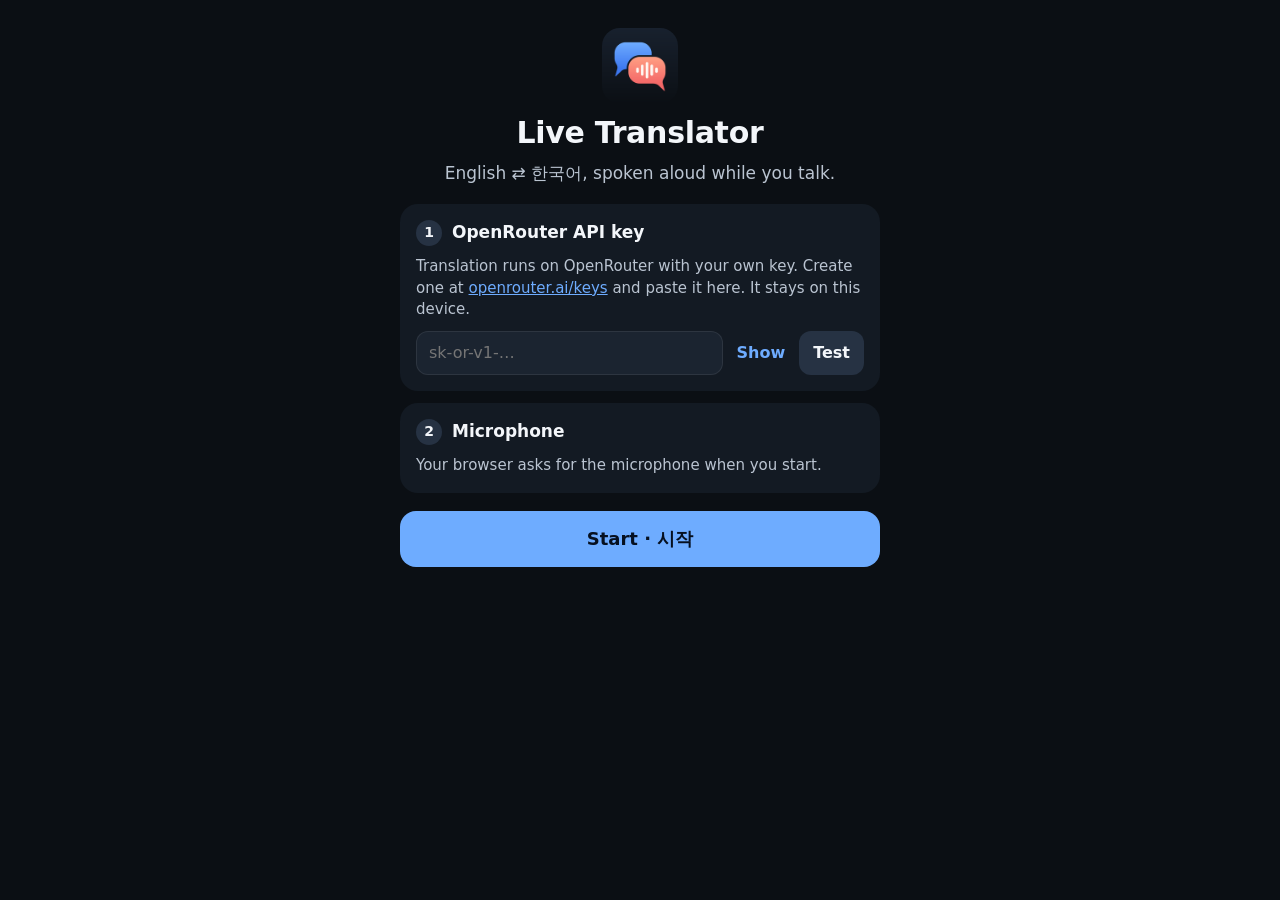
==== live-translator/index.html @ b90fcb0c "Live Translator web version (cloud mode, personal use) Built from Acheyy/live-translator. No API key" ====
<!doctype html>
<html lang="en">
  <head>
    <meta charset="UTF-8" />
    <meta name="viewport" content="width=device-width, initial-scale=1, maximum-scale=1, user-scalable=no, viewport-fit=cover" />
    <meta name="color-scheme" content="dark" />
    <!-- #0b0f14 is APP_BACKGROUND (src/config/app.ts): painted before any script runs, like the launch screen. -->
    <meta name="theme-color" content="#0b0f14" />
    <meta name="description" content="Live English ⇄ Korean interpreter for two people talking face to face." />
    <!-- A personal tool: the GitHub Pages copy stays out of search results. -->
    <meta name="robots" content="noindex, nofollow" />
    <!-- Home Screen web app (GitHub Pages build): full screen, content under the status bar (safe areas pad it). -->
    <meta name="mobile-web-app-capable" content="yes" />
    <meta name="apple-mobile-web-app-capable" content="yes" />
    <meta name="apple-mobile-web-app-title" content="Translator" />
    <meta name="apple-mobile-web-app-status-bar-style" content="black-translucent" />
    <link rel="manifest" href="./manifest.webmanifest" />
    <link rel="apple-touch-icon" href="./apple-touch-icon.png" />
    <link rel="icon" type="image/png" sizes="192x192" href="./icon-192.png" />
    <title>Live Translator</title>
    <style>html,body{color:#e8edf3;background:#0b0f14;height:100%;margin:0;overflow:hidden}</style>
    <script type="module" crossorigin src="./assets/index-2HIc2jIc.js"></script>
    <link rel="stylesheet" crossorigin href="./assets/index-BcB6m_Lf.css">
  </head>
  <body>
    <div id="app"></div>
  </body>
</html>
---- live-translator/assets/index-BcB6m_Lf.css ----
:root{--lightningcss-light: ;--lightningcss-dark:initial;color-scheme:dark;--bg:#0b0f14;--surface:#131a23;--surface-2:#1b2430;--surface-3:#263243;--line:#ffffff14;--text:#f3f6fa;--text-2:#bac4d1;--muted:#7b8798;--en:#6eacff;--ko:#ff9f84;--ok:#4fd18b;--warn:#ffc95c;--danger:#ff7b7b;--safe-top:env(safe-area-inset-top,0px);--safe-bottom:env(safe-area-inset-bottom,0px);--bar-h:84px;--font:-apple-system, BlinkMacSystemFont, "Apple SD Gothic Neo", system-ui, "Segoe UI", Roboto, "Noto Sans KR", "Noto Sans CJK KR", "Malgun Gothic", sans-serif;--mono:ui-monospace, "SF Mono", Menlo, Consolas, monospace;-webkit-text-size-adjust:100%;-moz-text-size-adjust:100%;text-size-adjust:100%}*,:before,:after{box-sizing:border-box}html,body{overscroll-behavior:none;background:var(--bg);height:100%;color:var(--text);margin:0;overflow:hidden}body{font:17px/1.4 var(--font);-webkit-font-smoothing:antialiased;-webkit-tap-highlight-color:transparent;-webkit-touch-callout:none;word-break:keep-all;overflow-wrap:break-word;touch-action:manipulation;-webkit-user-select:none;user-select:none}#app{padding-inline:env(safe-area-inset-left,0px) env(safe-area-inset-right,0px);flex-direction:column;display:flex;position:fixed;inset:0}:lang(ko){line-break:strict}h1,h2,h3,p{margin:0}button,input,select,textarea{font:inherit;color:inherit}input,textarea{-webkit-user-select:text;user-select:text}button{cursor:pointer}button:disabled{cursor:default}a{color:var(--en)}[hidden]{display:none!important}:focus-visible{outline:2px solid var(--en);outline-offset:2px}.icon{fill:none;stroke:currentColor;stroke-width:2px;stroke-linecap:round;stroke-linejoin:round;flex:none;width:24px;height:24px}.visually-hidden{clip-path:inset(50%);white-space:nowrap;width:1px;height:1px;position:absolute;overflow:hidden}.boot-error{padding:calc(var(--safe-top) + 24px) 24px 24px;color:var(--danger)}.button{background:var(--surface-3);border:0;border-radius:12px;justify-content:center;align-items:center;gap:8px;min-height:44px;padding:0 16px;font-size:16px;font-weight:600;display:inline-flex}.button:disabled{opacity:.45}.button--small{padding:0 14px}.button--primary{background:var(--en);color:#061020}.button--large{border-radius:16px;width:100%;min-height:56px;font-size:18px}.button .icon{width:20px;height:20px}.text-button{min-height:44px;color:var(--en);background:0 0;border:0;padding:0 8px;font-size:16px;font-weight:600}.text-button--strong{font-weight:700}.round-button{background:var(--surface-3);border:0;border-radius:50%;flex:none;place-items:center;width:44px;height:44px;display:grid}.round-button--accent{background:var(--en);color:#061020}@keyframes fade-in{0%{opacity:0}}@keyframes fade-out{to{opacity:0}}@keyframes breathe{50%{opacity:.35}}@media (prefers-reduced-motion:reduce){*,:before,:after{transition-duration:1ms!important;animation-duration:1ms!important;animation-iteration-count:1!important}}.face{flex:1;grid-template-rows:minmax(0,1fr) auto minmax(0,1fr);grid-template-columns:minmax(0,1fr);min-height:0;display:grid}.half{background:linear-gradient(to top, var(--tint), transparent 70%);flex-direction:column;min-height:0;display:flex}.half--ko{--tint:#6eacff12;--other:var(--en);padding-bottom:var(--safe-top);transform:rotate(180deg)}.half--en{--tint:#ff9f840f;--other:var(--ko);padding-bottom:var(--safe-bottom)}.half__head{justify-content:space-between;align-items:center;gap:12px;padding:10px 20px 4px;display:flex}.half__lang{letter-spacing:.06em;color:var(--muted);font-size:13px;font-weight:700}.scroll-list{overscroll-behavior:contain;scrollbar-width:none;flex:1;min-height:0;padding:6px 20px 14px;overflow-y:auto;-webkit-mask-image:linear-gradient(#0000,#000 40px);mask-image:linear-gradient(#0000,#000 40px)}.scroll-list::-webkit-scrollbar{display:none}.scroll-list__items{flex-direction:column;justify-content:flex-end;gap:16px;min-height:100%;display:flex}.empty{padding:0 0 10px}.empty__title{color:var(--text-2);font-size:28px;font-weight:700;line-height:1.2}.empty__hint{max-width:34ch;color:var(--muted);margin-top:8px;font-size:16px;line-height:1.45}.msg{flex-direction:column;gap:4px;display:flex}.msg[data-replayable]{cursor:pointer}.msg[data-replayable]:active,.bubble[data-replayable]:active{opacity:.6}.msg__label{color:var(--muted);font-size:13px;font-weight:600}.msg__text{overflow-wrap:anywhere;transition:color .25s}.msg[data-role=listener],.msg[data-role=pending]{border-left:3px solid color-mix(in srgb, var(--other) 55%, transparent);padding-left:14px}.msg[data-role=listener] .msg__text,.msg[data-role=pending] .msg__text{letter-spacing:-.01em;color:var(--text);font-size:clamp(26px,7.8vw,34px);font-weight:600;line-height:1.22}.msg[data-role=pending]{border-left-color:var(--surface-3)}.msg[data-role=speaker]{text-align:right;align-items:flex-end;padding-left:15%}.msg[data-role=speaker] .msg__text{color:var(--text-2);font-size:18px;line-height:1.35}.msg[data-role=speaker] .msg__text[data-translation]{color:var(--muted);font-size:16px}.msg .msg__text[data-partial]{color:var(--muted)}.msg[data-playing]{border-left-color:var(--other)}.msg__note{color:var(--danger);opacity:.85;font-size:14px}[data-waiting]:after{content:"• • •";letter-spacing:.08em;color:var(--muted);animation:1.2s ease-in-out infinite breathe}.msg[data-role=speaker] [data-waiting]:after{font-size:16px}.status{background:var(--surface);min-height:30px;color:var(--text-2);border-radius:999px;align-items:center;gap:8px;padding:4px 12px 4px 11px;font-size:15px;font-weight:600;display:inline-flex}.status__dot{background:var(--muted);border-radius:50%;flex:none;width:9px;height:9px}.status[data-status=listening] .status__dot{background:var(--ok);animation:2.4s ease-in-out infinite breathe}.status[data-status=capturing] .status__dot{background:var(--ok);box-shadow:0 0 0 4px #4fd18b40}.status[data-status=translating] .status__dot,.status[data-status=starting] .status__dot{background:var(--warn);animation:1s ease-in-out infinite breathe}.status[data-status=speaking] .status__dot{background:var(--en)}.status[data-status=error],.status[data-status=interrupted]{color:var(--danger)}.status[data-status=error] .status__dot,.status[data-status=interrupted] .status__dot{background:var(--danger)}.status__gated{width:18px;height:18px;color:var(--warn);display:none}.status[data-gated] .status__gated{display:block}.status[data-gated] .status__dot{display:none}.chat{min-height:0;padding-top:var(--safe-top);flex:1;grid-template-rows:auto minmax(0,1fr) auto;grid-template-columns:minmax(0,1fr);display:grid}.chat__head{flex-wrap:wrap;justify-content:center;gap:8px;padding:10px 16px 4px;display:flex}.chat .scroll-list{padding-inline:14px}.chat .empty{text-align:center;align-self:center}.bubble{background:var(--surface);border-radius:22px;flex-direction:column;gap:4px;max-width:86%;padding:10px 15px 12px;display:flex}.bubble[data-replayable]{cursor:pointer}.bubble[data-from=en]{background:color-mix(in srgb, var(--en) 17%, var(--surface));border-bottom-right-radius:7px;align-self:flex-end}.bubble[data-from=ko]{background:color-mix(in srgb, var(--ko) 14%, var(--surface));border-bottom-left-radius:7px;align-self:flex-start}.bubble[data-from=unknown]{align-self:center}.bubble__source{color:var(--text-2);font-size:16px;line-height:1.35}.bubble__translation{font-size:23px;font-weight:600;line-height:1.28;transition:color .25s}.bubble [data-partial]{color:var(--muted)}.bubble[data-playing]{box-shadow:0 0 0 2px color-mix(in srgb, var(--text) 35%, transparent)}.bubble__note{color:var(--danger);font-size:14px}.bar{z-index:30;min-height:var(--bar-h);justify-content:center;align-items:center;padding:6px 10px;display:flex;position:relative}[data-layout=chat] .bar{padding:12px 10px calc(var(--safe-bottom) + 14px);border-top:1px solid var(--line);background:var(--bg)}.bar__row{justify-content:center;align-items:center;gap:6px;width:100%;max-width:440px;display:flex}.bar[data-composing] .bar__row{visibility:hidden}.tool{min-width:58px;min-height:56px;color:var(--text-2);background:0 0;border:0;border-radius:16px;flex-direction:column;flex:none;justify-content:center;align-items:center;gap:3px;padding:6px 6px 5px;display:flex;position:relative}.tool--output{flex:0 auto}.tool[data-auto]:after{content:"AUTO";background:var(--surface-3);letter-spacing:.04em;color:var(--text-2);border-radius:6px;padding:1px 4px;font-size:8.5px;font-weight:800;position:absolute;top:2px;right:2px}.tool:active:not(:disabled){background:var(--surface-2)}.tool:disabled{opacity:.6}.tool__caption{white-space:nowrap;text-overflow:ellipsis;max-width:100%;font-size:11.5px;font-weight:600;line-height:1.1;overflow:hidden}.mic-wrap{--level:0;isolation:isolate;flex:none;width:76px;height:76px;margin-inline:6px;position:relative}.mic{background:var(--text);width:100%;height:100%;color:var(--bg);border:0;border-radius:50%;place-items:center;transition:background .2s,color .2s;display:grid;position:relative;box-shadow:0 6px 24px #00000073}.mic:active{transform:scale(.96)}.mic__icon{stroke-width:2.2px;grid-area:1/1;width:32px;height:32px}.mic__icon--stop,.mic__icon--gated{display:none}.mic:is([data-state=starting],[data-state=listening],[data-state=capturing],[data-state=speaking]){background:var(--surface-3);color:var(--text)}.mic:is([data-state=starting],[data-state=listening],[data-state=capturing],[data-state=speaking]) .mic__icon--start{display:none}.mic:is([data-state=starting],[data-state=listening],[data-state=capturing],[data-state=speaking]) .mic__icon--stop{display:block}.mic[data-gated] .mic__icon{display:none}.mic[data-gated] .mic__icon--gated{color:var(--warn);display:block}.mic__ring{z-index:-1;background:var(--ok);opacity:0;transform:scale(calc(.95 + var(--level) * .25));pointer-events:none;border-radius:50%;transition:transform .12s linear,opacity .3s;position:absolute;inset:-5px}.mic:is([data-state=listening],[data-state=capturing])+.mic__ring{opacity:calc(.12 + var(--level) * .38)}.mic[data-state=starting]+.mic__ring{opacity:.25;background:var(--warn);animation:1s ease-in-out infinite breathe}.mic[data-state=speaking]+.mic__ring{opacity:.3;background:var(--en)}.mic[data-gated]+.mic__ring{background:var(--warn)}.mic:is([data-state=error],[data-state=interrupted]){box-shadow:0 0 0 3px var(--danger), 0 6px 24px #00000073}@media (prefers-reduced-motion:reduce){.mic__ring{transform:none}}@media (max-width:400px){.bar,[data-layout=chat] .bar{padding-inline:6px}.bar__row{gap:2px}.tool{min-width:48px;padding-inline:3px}.mic-wrap{margin-inline:2px}}.compose{align-items:center;gap:8px;padding:0 12px;display:none;position:absolute;inset:0}.bar[data-composing] .compose{display:flex}.compose__input{border:1px solid var(--line);background:var(--surface-2);border-radius:24px;outline:none;flex:1;min-width:0;height:48px;padding:0 18px;font-size:17px}.compose__input:focus{border-color:color-mix(in srgb, var(--en) 60%, transparent)}.toast{z-index:40;background:var(--surface-3);text-align:center;pointer-events:none;border-radius:14px;width:max-content;max-width:calc(100% - 32px);padding:10px 16px;font-size:15px;line-height:1.35;animation:.2s fade-in;position:absolute;top:calc(100% + 8px);left:50%;transform:translate(-50%);box-shadow:0 8px 30px #00000080}[data-layout=chat] .toast{top:auto;bottom:calc(100% + 8px)}.toast[data-tone=error]{color:#ffd7d7;background:#3b1f25}.sheet{z-index:60;position:absolute;inset:0}.sheet__backdrop{background:#0000008c;animation:.24s fade-in;position:absolute;inset:0}.sheet__panel{inset:calc(var(--safe-top) + 10px) 0 0;background:#0f151d;border-radius:22px 22px 0 0;flex-direction:column;animation:.3s cubic-bezier(.2,.8,.2,1) sheet-in;display:flex;position:absolute;box-shadow:0 -12px 40px #00000080}.sheet[data-closing] .sheet__backdrop{animation:.24s forwards fade-out}.sheet[data-closing] .sheet__panel{animation:.24s ease-in forwards sheet-out}@keyframes sheet-in{0%{transform:translateY(100%)}}@keyframes sheet-out{to{transform:translateY(100%)}}.sheet__head{border-bottom:1px solid var(--line);justify-content:space-between;align-items:center;padding:10px 12px 8px 20px;display:flex}.sheet__title{font-size:20px;font-weight:700}.sheet__body{overscroll-behavior:contain;min-height:0;padding:0 16px calc(var(--safe-bottom) + 28px);flex:1;overflow-y:auto}.group{margin-top:24px}.group__title{letter-spacing:.06em;text-transform:uppercase;color:var(--muted);margin:0 6px 8px;font-size:13px;font-weight:700}.group__body{background:var(--surface);border-radius:16px;padding:2px 14px}.group__body>*+*{border-top:1px solid var(--line)}.group__body>.group__note{border-top:0;padding-top:0}.group__note{color:var(--muted);padding:8px 0 10px;font-size:14px;line-height:1.45}.row{justify-content:space-between;align-items:center;gap:12px;min-height:54px;padding:8px 0;display:flex}.row--stacked{flex-direction:column;align-items:stretch;gap:8px;padding:12px 0}.row__label{flex-direction:column;flex:1;gap:2px;min-width:0;font-size:16px;display:flex}.row__hint{color:var(--muted);font-size:13px;line-height:1.35}.switch{background:var(--surface-3);appearance:none;cursor:pointer;border-radius:999px;flex:none;width:51px;height:31px;margin:0;transition:background .2s;position:relative}.switch:before{content:"";background:#fff;border-radius:50%;width:27px;height:27px;transition:transform .2s;position:absolute;top:2px;left:2px;box-shadow:0 2px 4px #0000004d}.switch:checked{background:var(--ok)}.switch:checked:before{transform:translate(20px)}.switch:disabled{opacity:.4;cursor:default}.segmented{background:var(--surface-2);border-radius:12px;gap:2px;padding:3px;display:flex}.segmented__option{flex:1;position:relative}.segmented__option input{opacity:0;cursor:pointer;margin:0;position:absolute;inset:0}.segmented__option span{text-align:center;min-height:40px;color:var(--text-2);white-space:nowrap;border-radius:9px;justify-content:center;align-items:center;padding:0 10px;font-size:15px;font-weight:600;display:flex}.segmented__option input:checked+span{color:var(--text);background:#34435a;box-shadow:0 1px 4px #00000059}.segmented__option input:disabled+span{opacity:.35}.segmented__option input:focus-visible+span{outline:2px solid var(--en)}.select{border:1px solid var(--line);background:var(--surface-2) url("data:image/svg+xml,%3Csvg xmlns=\"http://www.w3.org/2000/svg\" viewBox=\"0 0 24 24\" fill=\"none\" stroke=\"%237b8798\" stroke-width=\"2.5\" stroke-linecap=\"round\" stroke-linejoin=\"round\"%3E%3Cpath d=\"M6 9l6 6 6-6\"/%3E%3C/svg%3E") no-repeat right 12px center / 16px;appearance:none;border-radius:12px;width:100%;min-height:44px;padding:0 36px 0 12px;font-size:16px}.select:disabled{opacity:.5}.slider{align-items:center;gap:12px;display:flex}.slider__input{height:44px;accent-color:var(--en);flex:1;margin:0}.slider__value{font-variant-numeric:tabular-nums;text-align:right;min-width:64px;color:var(--text-2);font-size:15px}.text-input{border:1px solid var(--line);background:var(--surface-2);border-radius:12px;outline:none;flex:1;min-width:0;min-height:44px;padding:0 12px;font-size:16px}.text-input:focus{border-color:color-mix(in srgb, var(--en) 60%, transparent)}.key-field__row{align-items:center;gap:6px;display:flex}.key-result{color:var(--muted);overflow-wrap:anywhere;margin-top:8px;font-size:14px;line-height:1.4}.key-result:empty{display:none}.key-result[data-tone=ok]{color:var(--ok)}.key-result[data-tone=error]{color:var(--danger)}.assets{margin:0;padding:6px 0;list-style:none}.assets__item{justify-content:space-between;align-items:center;gap:12px;padding:7px 0;font-size:15px;display:flex}.badge{background:var(--surface-3);color:var(--text-2);border-radius:999px;flex:none;padding:3px 9px;font-size:12px;font-weight:700}.badge[data-status=installed]{color:var(--ok);background:#4fd18b26}.badge[data-status=downloading]{color:var(--warn)}.badge[data-status=unsupported],.badge[data-status=unknown]{color:var(--muted)}.offline .button{width:100%;margin:6px 0 10px}.progress{background:var(--surface-3);border-radius:3px;height:6px;margin-bottom:10px;overflow:hidden}.progress__fill{background:var(--en);height:100%;transform:scaleX(var(--fraction,0));transform-origin:0;transition:transform .3s}.progress[data-indeterminate] .progress__fill{width:35%;animation:1.3s ease-in-out infinite indeterminate;transform:none}@keyframes indeterminate{0%{margin-left:-35%}to{margin-left:100%}}.tips{color:var(--text-2);margin:0;padding:10px 0 10px 18px;font-size:15px;line-height:1.45}.tips li+li{margin-top:8px}.diag{flex-direction:column;gap:14px;padding:12px 0;display:flex}.diag__block h3,.diag__block summary{color:var(--text-2);margin-bottom:6px;font-size:14px;font-weight:600}.diag__block summary{cursor:pointer;min-height:32px}.code{max-height:260px;font:11.5px/1.45 var(--mono);color:#c9d4e1;white-space:pre-wrap;word-break:break-all;-webkit-user-select:text;user-select:text;background:#080b10;border-radius:10px;margin:0;padding:10px;overflow:auto}.diag-utterances{flex-direction:column;gap:6px;margin:0;padding:0;list-style:none;display:flex}.diag-utterance{background:var(--surface-2);border-radius:10px;padding:8px 10px;font-size:13px}.diag-utterance__head{color:var(--text-2);justify-content:space-between;gap:8px;display:flex}.diag-utterance__ms{font-family:var(--mono);font-variant-numeric:tabular-nums;color:var(--text);white-space:nowrap}.diag-utterance__text{color:var(--muted);text-overflow:ellipsis;white-space:nowrap;margin-top:2px;overflow:hidden}.diag>.button{align-self:flex-start}.start-overlay{z-index:20;grid-template-rows:1fr var(--bar-h) 1fr;-webkit-backdrop-filter:blur(6px);backdrop-filter:blur(6px);cursor:pointer;background:#0b0f14bd;animation:.3s fade-in;display:grid;position:absolute;inset:0}.start-overlay__half{place-items:center;padding:24px;display:grid}.start-overlay__half--ko{grid-row:1;transform:rotate(180deg)}.start-overlay__half--en{grid-row:3}.start-overlay__text{border:1px solid var(--line);background:var(--surface-2);border-radius:999px;padding:16px 30px;font-size:28px;font-weight:700;box-shadow:0 10px 40px #00000073}[data-layout=chat] .start-overlay{grid-template-rows:auto auto;align-content:center;gap:12px}[data-layout=chat] .start-overlay__half{grid-row:auto;padding:0;transform:none}.onboarding{z-index:50;overscroll-behavior:contain;padding:calc(var(--safe-top) + 28px) 18px calc(var(--safe-bottom) + 28px);background:var(--bg);animation:.3s fade-in;position:absolute;inset:0;overflow-y:auto}.onboarding__card{flex-direction:column;gap:18px;max-width:480px;margin:0 auto;display:flex}.onboarding__head{text-align:center;flex-direction:column;align-items:center;gap:8px;display:flex}.onboarding__logo{border-radius:18px;width:76px;height:76px}.onboarding__head h1{letter-spacing:-.01em;font-size:30px;font-weight:800}.onboarding__head p{color:var(--text-2);font-size:17px}.steps{counter-reset:step;flex-direction:column;gap:12px;margin:0;padding:0;list-style:none;display:flex}.step{background:var(--surface);counter-increment:step;border-radius:18px;flex-direction:column;gap:10px;padding:16px;display:flex}.step__title{align-items:center;gap:10px;font-size:17px;font-weight:700;display:flex}.step__title:before{content:counter(step);background:var(--surface-3);border-radius:50%;flex:none;place-items:center;width:26px;height:26px;font-size:14px;display:grid}.step__title small{color:var(--muted);font-size:14px;font-weight:500}.step__text{color:var(--text-2);font-size:15px;line-height:1.45}.step__text[data-tone=ok]{color:var(--ok)}.step__text[data-tone=error]{color:var(--danger)}.step>.button{align-self:flex-start}.onboarding__problem{text-align:center;color:var(--danger);font-size:15px}.onboarding__problem:empty{display:none}
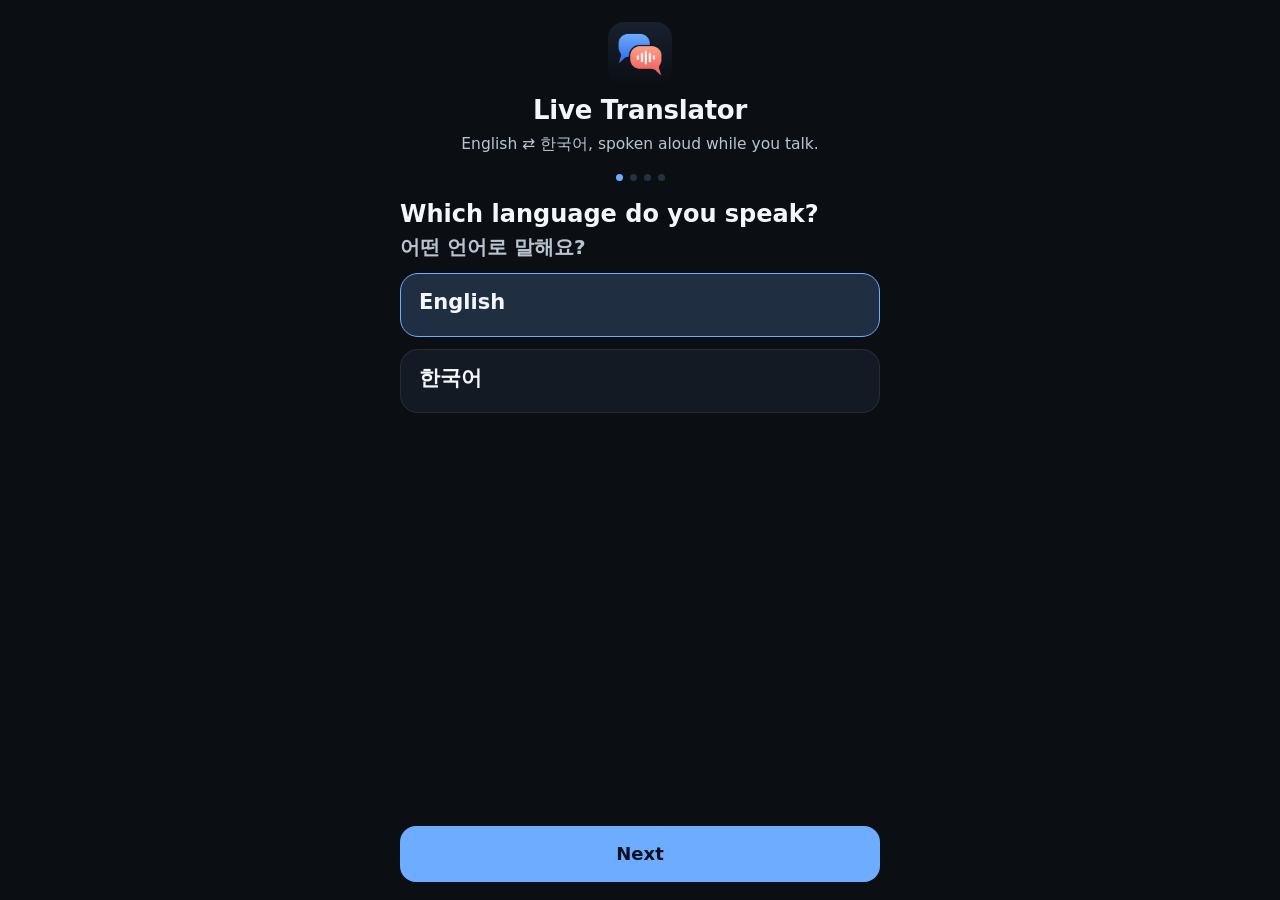
==== commit 61647aa5: "Live Translator web version v2 (shared phone, language buttons) Built from Acheyy/live-translator 38" ====
--- a/live-translator/index.html
+++ b/live-translator/index.html
@@ -19,8 +19,8 @@
     <link rel="icon" type="image/png" sizes="192x192" href="./icon-192.png" />
     <title>Live Translator</title>
     <style>html,body{color:#e8edf3;background:#0b0f14;height:100%;margin:0;overflow:hidden}</style>
-    <script type="module" crossorigin src="./assets/index-2HIc2jIc.js"></script>
-    <link rel="stylesheet" crossorigin href="./assets/index-BcB6m_Lf.css">
+    <script type="module" crossorigin src="./assets/index-DSc5nogy.js"></script>
+    <link rel="stylesheet" crossorigin href="./assets/index-BSKRdGvq.css">
   </head>
   <body>
     <div id="app"></div>
--- a/live-translator/assets/index-BSKRdGvq.css
+++ b/live-translator/assets/index-BSKRdGvq.css
@@ -0,0 +1 @@
+:root{--lightningcss-light: ;--lightningcss-dark:initial;color-scheme:dark;--bg:#0b0f14;--surface:#131a23;--surface-2:#1b2430;--surface-3:#263243;--line:#ffffff14;--text:#f3f6fa;--text-2:#bac4d1;--muted:#7b8798;--en:#6eacff;--ko:#ff9f84;--ok:#4fd18b;--warn:#ffc95c;--danger:#ff7b7b;--safe-top:env(safe-area-inset-top,0px);--safe-bottom:env(safe-area-inset-bottom,0px);--strip-h:68px;--font:-apple-system, BlinkMacSystemFont, "Apple SD Gothic Neo", system-ui, "Segoe UI", Roboto, "Noto Sans KR", "Noto Sans CJK KR", "Malgun Gothic", sans-serif;--mono:ui-monospace, "SF Mono", Menlo, Consolas, monospace;-webkit-text-size-adjust:100%;-moz-text-size-adjust:100%;text-size-adjust:100%}*,:before,:after{box-sizing:border-box}html,body{overscroll-behavior:none;background:var(--bg);height:100%;color:var(--text);margin:0;overflow:hidden}body{font:17px/1.4 var(--font);-webkit-font-smoothing:antialiased;-webkit-tap-highlight-color:transparent;-webkit-touch-callout:none;word-break:keep-all;overflow-wrap:break-word;touch-action:manipulation;-webkit-user-select:none;user-select:none}#app{padding-inline:env(safe-area-inset-left,0px) env(safe-area-inset-right,0px);flex-direction:column;display:flex;position:fixed;inset:0}:lang(ko){line-break:strict}h1,h2,h3,p{margin:0}button,input,select,textarea{font:inherit;color:inherit}input,textarea{-webkit-user-select:text;user-select:text}button{cursor:pointer}button:disabled{cursor:default}a{color:var(--en)}[hidden]{display:none!important}:focus-visible{outline:2px solid var(--en);outline-offset:2px}.icon{fill:none;stroke:currentColor;stroke-width:2px;stroke-linecap:round;stroke-linejoin:round;flex:none;width:24px;height:24px}.visually-hidden{clip-path:inset(50%);white-space:nowrap;width:1px;height:1px;position:absolute;overflow:hidden}.boot-error{padding:calc(var(--safe-top) + 24px) 24px 24px;color:var(--danger)}.button{background:var(--surface-3);border:0;border-radius:12px;justify-content:center;align-items:center;gap:8px;min-height:44px;padding:0 16px;font-size:16px;font-weight:600;display:inline-flex}.button:disabled{opacity:.45}.button--small{padding:0 14px}.button--primary{background:var(--en);color:#061020}.button--danger{color:var(--danger)}.button--large{border-radius:16px;width:100%;min-height:56px;font-size:18px}.button .icon{width:20px;height:20px}.text-button{min-height:44px;color:var(--en);background:0 0;border:0;padding:0 8px;font-size:16px;font-weight:600}.text-button--strong{font-weight:700}.round-button{background:var(--surface-3);border:0;border-radius:50%;flex:none;place-items:center;width:44px;height:44px;display:grid}.round-button--accent{background:var(--en);color:#061020}@keyframes fade-in{0%{opacity:0}}@keyframes fade-out{to{opacity:0}}@keyframes breathe{50%{opacity:.35}}@keyframes spin{to{transform:rotate(360deg)}}@media (prefers-reduced-motion:reduce){*,:before,:after{transition-duration:1ms!important;animation-duration:1ms!important;animation-iteration-count:1!important}}.scroll-list{overscroll-behavior:contain;scrollbar-width:none;flex:1;min-height:0;padding:6px 20px 14px;overflow-y:auto;-webkit-mask-image:linear-gradient(#0000,#000 32px);mask-image:linear-gradient(#0000,#000 32px)}.scroll-list::-webkit-scrollbar{display:none}.scroll-list__items{flex-direction:column;justify-content:flex-end;gap:16px;min-height:100%;display:flex}.empty{padding:0 0 10px}.empty__title{color:var(--text-2);font-size:26px;font-weight:700;line-height:1.2}.empty__hint{max-width:36ch;color:var(--muted);margin-top:8px;font-size:15.5px;line-height:1.45}[data-waiting]:after{content:"• • •";letter-spacing:.08em;color:var(--muted);animation:1.2s ease-in-out infinite breathe}.wrong-lang{border:1px solid color-mix(in srgb, var(--warn) 35%, transparent);background:color-mix(in srgb, var(--warn) 10%, var(--surface));text-align:left;border-radius:16px;flex-direction:column;align-items:flex-start;gap:6px;padding:12px 14px 14px;display:flex}.wrong-lang__text{color:var(--warn);font-size:17px;font-weight:650}.wrong-lang__heard{color:var(--text-2);font-size:16px;line-height:1.35}.wrong-lang .button{background:var(--warn);color:#241a02;margin-top:4px}.status{background:var(--surface);min-height:28px;color:var(--text-2);border-radius:999px;align-items:center;gap:8px;padding:3px 12px 3px 11px;font-size:14px;font-weight:600;display:inline-flex}.status__dot{background:var(--muted);border-radius:50%;flex:none;width:8px;height:8px}.status:is([data-status=ready],[data-status=listening]) .status__dot{background:var(--ok)}.status[data-status=listening] .status__dot{animation:2.4s ease-in-out infinite breathe}.status[data-status=capturing] .status__dot{background:var(--ok);box-shadow:0 0 0 4px #4fd18b40}.status:is([data-status=translating],[data-status=starting]) .status__dot{background:var(--warn);animation:1s ease-in-out infinite breathe}.status[data-status=speaking] .status__dot{background:var(--en)}.status:is([data-status=error],[data-status=interrupted]){color:var(--danger)}.status:is([data-status=error],[data-status=interrupted]) .status__dot{background:var(--danger)}.status__gated{width:17px;height:17px;color:var(--warn);display:none}.status[data-gated] .status__gated{display:block}.status[data-gated] .status__dot{display:none}.face{flex:1;grid-template-rows:minmax(0,1fr) auto minmax(0,1fr);grid-template-columns:minmax(0,1fr);min-height:0;display:grid}.half{background:linear-gradient(to top, var(--tint), transparent 70%);flex-direction:column;min-height:0;display:flex}.half[data-lang=en]{--own:var(--en);--other:var(--ko);--tint:#ff9f840f}.half[data-lang=ko]{--own:var(--ko);--other:var(--en);--tint:#6eacff12}.half--top{padding-bottom:var(--safe-top);transform:rotate(180deg)}.half--bottom{padding-bottom:var(--safe-bottom)}.half__head{padding:10px 20px 2px;display:flex}.lang-button-wrap{--level:0;isolation:isolate;flex:none;padding:4px 16px 12px;position:relative}.lang-button{background:color-mix(in srgb, var(--own) 16%, var(--surface));width:100%;min-height:74px;box-shadow:inset 0 0 0 1.5px color-mix(in srgb, var(--own) 45%, transparent);color:var(--text);touch-action:none;border:0;border-radius:24px;flex-direction:column;justify-content:center;align-items:center;gap:1px;padding:8px 16px;transition:background .2s,color .2s,box-shadow .2s,transform .1s;display:flex}.lang-button:active{transform:scale(.98)}.lang-button__name{letter-spacing:-.01em;font-size:25px;font-weight:750;line-height:1.15}.lang-button__hint{color:var(--text-2);font-size:14px;font-weight:600}.lang-button-wrap[data-capturing] .lang-button{background:var(--own);box-shadow:0 0 32px color-mix(in srgb, var(--own) 50%, transparent);color:#08111d}.lang-button-wrap[data-capturing] .lang-button__hint{color:#08111db8}.lang-button-wrap:before{content:"";z-index:-1;background:var(--own);opacity:0;transform:scale(calc(1 + var(--level) * .05), calc(1 + var(--level) * .3));pointer-events:none;border-radius:24px;transition:transform .12s linear,opacity .3s;position:absolute;inset:4px 16px 12px}.lang-button-wrap[data-capturing]:before{opacity:calc(.12 + var(--level) * .3)}.lang-button-wrap[data-capturing]:not([data-heard]):before{opacity:.2;animation:1.4s ease-in-out infinite breathe}@media (prefers-reduced-motion:reduce){.lang-button-wrap:before{transform:none}}.msg{flex-direction:column;gap:4px;display:flex}.msg[data-replayable]{cursor:pointer}.msg[data-replayable]:active{opacity:.6}.msg__label{color:var(--muted);font-size:13px;font-weight:600}.msg__text{overflow-wrap:anywhere;transition:color .25s}.msg[data-role=listener]{border-left:3px solid color-mix(in srgb, var(--other) 55%, transparent);padding-left:14px}.msg[data-role=listener] .msg__text{letter-spacing:-.01em;color:var(--text);font-size:clamp(26px,7.8vw,34px);font-weight:600;line-height:1.22}.msg[data-role=speaker]{text-align:right;align-items:flex-end;padding-left:15%}.msg[data-role=speaker] .msg__text{color:var(--text-2);font-size:18px;line-height:1.35}.msg .msg__text[data-partial]{color:var(--muted)}.msg[data-role=speaker] [data-waiting]:after{font-size:16px}.msg[data-playing]{border-left-color:var(--other)}.msg__note{color:var(--danger);opacity:.85;font-size:14px}.msg:has(.wrong-lang){border-left:0;align-items:stretch;padding-left:0}.strip{z-index:30;min-height:var(--strip-h);border-block:1px solid var(--line);background:var(--bg);justify-content:center;align-items:center;padding:4px 10px;display:flex;position:relative}.strip__row{justify-content:space-around;align-items:center;width:100%;max-width:440px;display:flex}.strip[data-composing] .strip__row{visibility:hidden}.chat{min-height:0;padding-top:var(--safe-top);flex-direction:column;flex:1;display:flex}.chat:lang(en){--me:var(--en);--them:var(--ko)}.chat:lang(ko){--me:var(--ko);--them:var(--en)}.chat__head{justify-content:space-between;align-items:center;gap:10px;padding:8px 12px 6px 14px;display:flex}.link-chip{background:var(--surface);border:0;border-radius:999px;align-items:center;gap:9px;min-width:0;min-height:44px;padding:0 16px 0 14px;font-size:16px;font-weight:650;display:inline-flex}.link-chip__text{text-overflow:ellipsis;white-space:nowrap;overflow:hidden}.link-chip__dot{background:var(--muted);border-radius:50%;flex:none;width:10px;height:10px}.link-chip[data-tone=ok] .link-chip__dot{background:var(--ok);box-shadow:0 0 0 4px #4fd18b2e}.link-chip[data-tone=warn] .link-chip__dot{background:var(--warn);animation:1.2s ease-in-out infinite breathe}.link-chip[data-tone=error]{color:var(--danger)}.link-chip[data-tone=error] .link-chip__dot{background:var(--danger)}.banners{flex-direction:column;gap:6px;padding:0 12px;display:flex}.banners:empty{display:none}.banner{background:var(--surface);color:var(--text-2);border-radius:12px;padding:9px 13px;font-size:14.5px;line-height:1.38}.banner[data-tone=warn]{background:color-mix(in srgb, var(--warn) 13%, var(--surface));color:#ffe1a1}.banner[data-tone=error]{color:#ffd7d7;background:#3b1f25}.chat .scroll-list{padding-inline:12px}.chat .empty{text-align:center;align-self:center;max-width:34ch}.bubble{background:var(--surface);border-radius:22px;flex-direction:column;gap:4px;max-width:86%;padding:10px 15px 11px;display:flex}.bubble[data-replayable]{cursor:pointer}.bubble[data-replayable]:active{opacity:.6}.bubble[data-origin=partner]{background:color-mix(in srgb, var(--them) 14%, var(--surface));border-bottom-left-radius:7px;align-self:flex-start}.bubble[data-origin=self]{background:color-mix(in srgb, var(--me) 15%, var(--surface));border-bottom-right-radius:7px;align-self:flex-end}.bubble[data-playing]{box-shadow:0 0 0 2px color-mix(in srgb, var(--text) 35%, transparent)}.bubble__name{color:color-mix(in srgb, var(--them) 80%, var(--text));font-size:13px;font-weight:700}.bubble__main{overflow-wrap:anywhere;transition:color .25s}.bubble[data-origin=partner] .bubble__main{font-size:24px;font-weight:600;line-height:1.26}.bubble[data-origin=self] .bubble__main{font-size:19px;line-height:1.32}.bubble__sub{color:var(--text-2);font-size:15px;line-height:1.35}.bubble[data-origin=self] .bubble__sub,.bubble [data-partial]{color:var(--muted)}.bubble__state{color:var(--muted);align-self:flex-end;font-size:12.5px;font-weight:600}.bubble__state[data-failed]{color:var(--danger);align-self:flex-start;font-size:14px}.bubble:has(.wrong-lang){background:0 0;padding:0}.partner-speaking{background:color-mix(in srgb, var(--them) 14%, var(--surface));color:var(--text-2);border-radius:999px;align-self:flex-start;margin:2px 14px 8px;padding:7px 14px;font-size:15px;font-weight:600;animation:1.6s ease-in-out infinite breathe}.talk-bar{padding:10px 12px calc(var(--safe-bottom) + 12px);border-top:1px solid var(--line);background:var(--bg);flex-direction:column;align-items:center;gap:6px;display:flex;position:relative}.talk-bar[data-composing]>:not(.compose){visibility:hidden}.talk-hint{min-height:22px;color:var(--text-2);text-align:center;align-items:center;gap:8px;font-size:15px;font-weight:600;display:flex}.talk-hint[data-listening]:before{content:"";background:var(--ok);border-radius:50%;flex:none;width:9px;height:9px;animation:2.4s ease-in-out infinite breathe}.talk-hint[data-status=capturing]{color:var(--ok)}.talk-hint:is([data-status=error],[data-status=interrupted]){color:var(--danger)}.talk-bar__row{justify-content:space-between;align-items:center;width:100%;max-width:400px;display:flex}.hold-wrap{--level:0;isolation:isolate;flex:none;width:112px;height:112px;position:relative}.hold{background:var(--text);width:100%;height:100%;color:var(--bg);touch-action:none;border:0;border-radius:50%;flex-direction:column;justify-content:center;align-items:center;gap:4px;padding:0 10px;font-size:13.5px;font-weight:750;line-height:1.15;transition:background .2s,color .2s,transform .1s;display:flex;box-shadow:0 6px 24px #00000073}.hold:active{transform:scale(.96)}.hold__icon{stroke-width:2.2px;width:34px;height:34px}.hold-wrap[data-mode=start] .hold{background:var(--ok);color:#04210f;font-size:17px}.hold-wrap:is([data-mode=hold],[data-mode=handsFree],[data-mode=tap]) .hold{background:var(--me);color:#08111d}.hold-wrap:before{content:"";z-index:-1;background:var(--me);opacity:0;transform:scale(calc(.95 + var(--level) * .28));pointer-events:none;border-radius:50%;transition:transform .12s linear,opacity .3s;position:absolute;inset:-6px}.hold-wrap:not([data-mode=start],[data-mode=ready]):before{opacity:calc(.15 + var(--level) * .35)}@media (max-height:700px){.hold-wrap{width:92px;height:92px}.hold__icon{width:28px;height:28px}}@media (prefers-reduced-motion:reduce){.hold-wrap:before{transform:none}}.tool--toggle[aria-pressed=true]{color:var(--ok)}.tool--toggle[aria-pressed=false]{color:var(--muted)}.tool--toggle[data-listening]:after{content:"";background:var(--ok);border-radius:50%;width:8px;height:8px;animation:2.4s ease-in-out infinite breathe;position:absolute;top:6px;right:10px}.tool{min-width:64px;min-height:56px;color:var(--text-2);background:0 0;border:0;border-radius:16px;flex-direction:column;flex:none;justify-content:center;align-items:center;gap:3px;padding:6px 6px 5px;display:flex;position:relative}.tool--output{flex:0 auto}.tool[data-auto]:after{content:"AUTO";background:var(--surface-3);letter-spacing:.04em;color:var(--text-2);border-radius:6px;padding:1px 4px;font-size:8.5px;font-weight:800;position:absolute;top:2px;right:2px}.tool:active:not(:disabled){background:var(--surface-2)}.tool:disabled{opacity:.6}.tool__caption{white-space:nowrap;text-overflow:ellipsis;max-width:100%;font-size:11.5px;font-weight:600;line-height:1.1;overflow:hidden}@media (max-width:400px){.tool{min-width:54px;padding-inline:3px}}.compose{z-index:1;align-items:center;gap:8px;padding:0 12px;display:none;position:absolute;inset:0}[data-composing]>.compose{display:flex}.talk-bar>.compose{bottom:var(--safe-bottom)}.compose__input{border:1px solid var(--line);background:var(--surface-2);border-radius:24px;outline:none;flex:1;min-width:0;height:48px;padding:0 18px;font-size:17px}.compose__input:focus{border-color:color-mix(in srgb, var(--en) 60%, transparent)}.toast{z-index:70;background:var(--surface-3);text-align:center;pointer-events:none;border-radius:14px;width:max-content;max-width:calc(100% - 32px);padding:10px 16px;font-size:15px;line-height:1.35;animation:.2s fade-in;position:absolute;left:50%;transform:translate(-50%);box-shadow:0 8px 30px #00000080}[data-screen=shared] .toast{top:calc(50% + var(--strip-h) / 2 + 8px)}[data-screen=twoPhone] .toast{bottom:calc(var(--safe-bottom) + 200px)}.toast[data-tone=error]{color:#ffd7d7;background:#3b1f25}.sheet{z-index:60;position:absolute;inset:0}.sheet__backdrop{background:#0000008c;animation:.24s fade-in;position:absolute;inset:0}.sheet__panel{inset:calc(var(--safe-top) + 10px) 0 0;background:#0f151d;border-radius:22px 22px 0 0;flex-direction:column;animation:.3s cubic-bezier(.2,.8,.2,1) sheet-in;display:flex;position:absolute;box-shadow:0 -12px 40px #00000080}.sheet[data-closing] .sheet__backdrop{animation:.24s forwards fade-out}.sheet[data-closing] .sheet__panel{animation:.24s ease-in forwards sheet-out}@keyframes sheet-in{0%{transform:translateY(100%)}}@keyframes sheet-out{to{transform:translateY(100%)}}.sheet__head{border-bottom:1px solid var(--line);justify-content:space-between;align-items:center;padding:10px 12px 8px 20px;display:flex}.sheet__title{font-size:20px;font-weight:700}.sheet__body{overscroll-behavior:contain;min-height:0;padding:0 16px calc(var(--safe-bottom) + 28px);flex:1;overflow-y:auto}.group{margin-top:24px}.group__title{letter-spacing:.06em;text-transform:uppercase;color:var(--muted);margin:0 6px 8px;font-size:13px;font-weight:700}.group__body{background:var(--surface);border-radius:16px;padding:2px 14px}.group__body>*+*{border-top:1px solid var(--line)}.group__body>.group__note{border-top:0;padding-top:0}.group__note{color:var(--muted);padding:8px 0 10px;font-size:14px;line-height:1.45}.row{justify-content:space-between;align-items:center;gap:12px;min-height:54px;padding:8px 0;display:flex}.row--stacked{flex-direction:column;align-items:stretch;gap:8px;padding:12px 0}.row__label{flex-direction:column;flex:1;gap:2px;min-width:0;font-size:16px;display:flex}.row__hint{color:var(--muted);font-size:13px;line-height:1.35}.row__value{text-align:right;color:var(--text-2);font-size:15px}.row--buttons{justify-content:flex-start;gap:8px}.row .text-input{max-width:55%}.switch{background:var(--surface-3);appearance:none;cursor:pointer;border-radius:999px;flex:none;width:51px;height:31px;margin:0;transition:background .2s;position:relative}.switch:before{content:"";background:#fff;border-radius:50%;width:27px;height:27px;transition:transform .2s;position:absolute;top:2px;left:2px;box-shadow:0 2px 4px #0000004d}.switch:checked{background:var(--ok)}.switch:checked:before{transform:translate(20px)}.switch:disabled{opacity:.4;cursor:default}.segmented{background:var(--surface-2);border-radius:12px;gap:2px;padding:3px;display:flex}.segmented__option{flex:1;position:relative}.segmented__option input{opacity:0;cursor:pointer;margin:0;position:absolute;inset:0}.segmented__option span{text-align:center;min-height:40px;color:var(--text-2);white-space:nowrap;border-radius:9px;justify-content:center;align-items:center;padding:0 10px;font-size:15px;font-weight:600;display:flex}.segmented__option input:checked+span{color:var(--text);background:#34435a;box-shadow:0 1px 4px #00000059}.segmented__option input:disabled+span{opacity:.35}.segmented__option input:focus-visible+span{outline:2px solid var(--en)}.select{border:1px solid var(--line);background:var(--surface-2) url("data:image/svg+xml,%3Csvg xmlns=\"http://www.w3.org/2000/svg\" viewBox=\"0 0 24 24\" fill=\"none\" stroke=\"%237b8798\" stroke-width=\"2.5\" stroke-linecap=\"round\" stroke-linejoin=\"round\"%3E%3Cpath d=\"M6 9l6 6 6-6\"/%3E%3C/svg%3E") no-repeat right 12px center / 16px;appearance:none;border-radius:12px;width:100%;min-height:44px;padding:0 36px 0 12px;font-size:16px}.select:disabled{opacity:.5}.slider{align-items:center;gap:12px;display:flex}.slider__input{height:44px;accent-color:var(--en);flex:1;margin:0}.slider__value{font-variant-numeric:tabular-nums;text-align:right;min-width:64px;color:var(--text-2);font-size:15px}.text-input{border:1px solid var(--line);background:var(--surface-2);border-radius:12px;outline:none;flex:1;min-width:0;min-height:44px;padding:0 12px;font-size:16px}.text-input:focus{border-color:color-mix(in srgb, var(--en) 60%, transparent)}.key-field__row{align-items:center;gap:6px;display:flex}.key-which{color:var(--muted);margin-top:8px;font-size:14px;line-height:1.4}.key-result{color:var(--muted);overflow-wrap:anywhere;margin-top:6px;font-size:14px;line-height:1.4}.key-result:empty{display:none}.key-result[data-tone=ok]{color:var(--ok)}.key-result[data-tone=error]{color:var(--danger)}.assets{margin:0;padding:6px 0;list-style:none}.assets__item{justify-content:space-between;align-items:center;gap:12px;padding:7px 0;font-size:15px;display:flex}.badge{background:var(--surface-3);color:var(--text-2);border-radius:999px;flex:none;padding:3px 9px;font-size:12px;font-weight:700}.badge[data-status=installed]{color:var(--ok);background:#4fd18b26}.badge[data-status=downloading]{color:var(--warn)}.badge[data-status=unsupported],.badge[data-status=unknown]{color:var(--muted)}.offline .button{width:100%;margin:6px 0 10px}.progress{background:var(--surface-3);border-radius:3px;height:6px;margin-bottom:10px;overflow:hidden}.progress__fill{background:var(--en);height:100%;transform:scaleX(var(--fraction,0));transform-origin:0;transition:transform .3s}.progress[data-indeterminate] .progress__fill{width:35%;animation:1.3s ease-in-out infinite indeterminate;transform:none}@keyframes indeterminate{0%{margin-left:-35%}to{margin-left:100%}}.tips{color:var(--text-2);margin:0;padding:10px 0 10px 18px;font-size:15px;line-height:1.45}.tips li+li{margin-top:8px}.diag{flex-direction:column;gap:14px;padding:12px 0;display:flex}.diag__block h3,.diag__block summary{color:var(--text-2);margin-bottom:6px;font-size:14px;font-weight:600}.diag__block summary{cursor:pointer;min-height:32px}.code{max-height:260px;font:11.5px/1.45 var(--mono);color:#c9d4e1;white-space:pre-wrap;word-break:break-all;-webkit-user-select:text;user-select:text;background:#080b10;border-radius:10px;margin:0;padding:10px;overflow:auto}.diag-utterances{flex-direction:column;gap:6px;margin:0;padding:0;list-style:none;display:flex}.diag-utterance{background:var(--surface-2);border-radius:10px;padding:8px 10px;font-size:13px}.diag-utterance__head{color:var(--text-2);justify-content:space-between;gap:8px;display:flex}.diag-utterance__ms{font-family:var(--mono);font-variant-numeric:tabular-nums;color:var(--text);white-space:nowrap}.diag-utterance__text{color:var(--muted);text-overflow:ellipsis;white-space:nowrap;margin-top:2px;overflow:hidden}.diag>.button{align-self:flex-start}.pairing{text-align:center;flex-direction:column;align-items:center;gap:16px;padding:36px 8px;display:flex}.pairing .button--large{max-width:360px}.pairing__who{font-size:20px;font-weight:700}.pairing__code{background:var(--surface-2);font:800 80px/1 var(--mono);font-variant-numeric:tabular-nums;letter-spacing:.16em;-webkit-user-select:text;user-select:text;border-radius:24px;padding:16px 18px 16px 32px}.pairing__title{font-size:19px;font-weight:650;line-height:1.35}.pairing__text{max-width:32ch;color:var(--text-2);font-size:15.5px;line-height:1.45}.pairing__icon{width:64px;height:64px}.pairing__icon--done{color:var(--ok)}.pairing__icon--failed{color:var(--danger)}.spinner{border:4px solid var(--surface-3);border-top-color:var(--en);border-radius:50%;width:44px;height:44px;animation:.9s linear infinite spin}.start-overlay{z-index:20;grid-template-rows:1fr var(--strip-h) 1fr;-webkit-backdrop-filter:blur(6px);backdrop-filter:blur(6px);cursor:pointer;background:#0b0f14bd;animation:.3s fade-in;display:grid;position:absolute;inset:0}.start-overlay__half{place-items:center;padding:24px;display:grid}.start-overlay__half--top{grid-row:1;transform:rotate(180deg)}.start-overlay__half--bottom{grid-row:3}.start-overlay__text{border:1px solid var(--line);background:var(--surface-2);border-radius:999px;padding:16px 30px;font-size:28px;font-weight:700;box-shadow:0 10px 40px #00000073}.onboarding{z-index:50;overscroll-behavior:contain;padding:calc(var(--safe-top) + 22px) 20px calc(var(--safe-bottom) + 18px);background:var(--bg);animation:.3s fade-in;position:absolute;inset:0;overflow-y:auto}.onboarding__card{flex-direction:column;gap:18px;max-width:480px;min-height:100%;margin:0 auto;display:flex}.onboarding__head{text-align:center;flex-direction:column;align-items:center;gap:6px;display:flex}.onboarding__logo{border-radius:16px;width:64px;height:64px}.onboarding__head h1{letter-spacing:-.01em;font-size:26px;font-weight:800}.onboarding__head p{color:var(--text-2);font-size:15.5px}.dots{justify-content:center;gap:7px;margin:0;padding:0;list-style:none;display:flex}.dots li{background:var(--surface-3);border-radius:50%;width:7px;height:7px}.dots li[data-done]{background:var(--en)}.page{flex-direction:column;gap:12px;display:flex}.page__title{font-size:24px;font-weight:750;line-height:1.25}.page__subtitle{color:var(--text-2);margin-top:-8px;font-size:20px;font-weight:600}.page__text{color:var(--text-2);font-size:16px;line-height:1.45}.page__text[data-tone=error]{color:var(--danger)}.choice{border:1.5px solid var(--line);background:var(--surface);text-align:left;border-radius:18px;flex-direction:column;align-items:flex-start;gap:4px;width:100%;min-height:64px;padding:14px 18px;display:flex}.choice[aria-pressed=true]{border-color:var(--en);background:color-mix(in srgb, var(--en) 14%, var(--surface))}.choice:disabled{opacity:.5}.choice__title{font-size:21px;font-weight:700}.choice__hint{color:var(--text-2);font-size:15px;line-height:1.4}.text-input--large{border-radius:14px;min-height:56px;padding:0 16px;font-size:20px}.onboarding__problem{text-align:center;color:var(--danger);font-size:15px}.onboarding__problem:empty{display:none}.onboarding__foot{align-items:center;gap:12px;margin-top:auto;display:flex}.onboarding__foot .button--large{flex:1}
